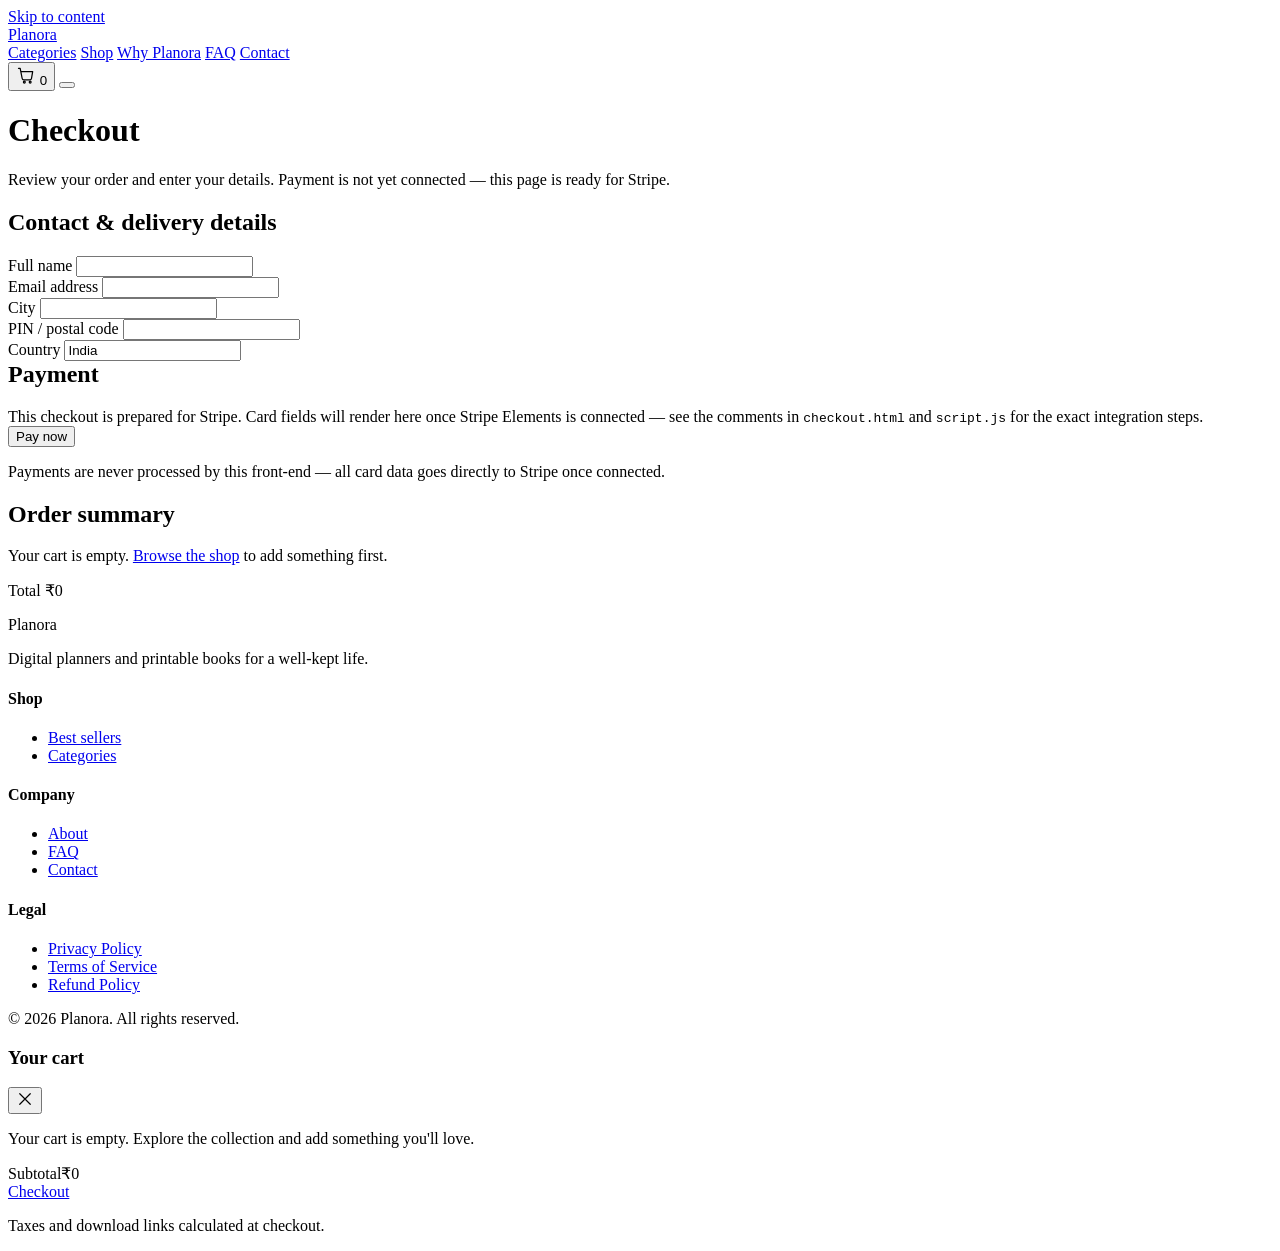
==== checkout.html @ 37793562 "Add files via upload" ====
<!DOCTYPE html>
<html lang="en">
<head>
  <meta charset="UTF-8">
  <meta name="viewport" content="width=device-width, initial-scale=1.0">
  <title>Checkout — Planora</title>
  <meta name="description" content="Complete your Planora order.">

  <link rel="preconnect" href="https://fonts.googleapis.com">
  <link rel="preconnect" href="https://fonts.gstatic.com" crossorigin>
  <link href="https://fonts.googleapis.com/css2?family=Fraunces:opsz,wght@9..144,400;9..144,500;9..144,600&family=Inter:wght@400;500;600&display=swap" rel="stylesheet">

  <link rel="stylesheet" href="style.css">

  <!--
    STRIPE INTEGRATION POINT
    Uncomment the line below once you have a Stripe account and a
    backend/serverless function ready to create PaymentIntents.
    <script src="https://js.stripe.com/v3/"></script>
  -->
</head>
<body>

  <a class="skip-link" href="#main">Skip to content</a>

  <header class="site-header" id="siteHeader">
    <div class="nav-wrap">
      <a href="index.html" class="logo">Planora</a>
      <nav class="nav-links" id="navLinks">
        <a href="index.html#categories">Categories</a>
        <a href="index.html#bestsellers">Shop</a>
        <a href="index.html#why">Why Planora</a>
        <a href="index.html#faq">FAQ</a>
        <a href="index.html#newsletter">Contact</a>
      </nav>
      <div class="nav-actions">
        <button class="cart-btn" id="cartBtn" aria-label="Open cart" aria-haspopup="true" aria-expanded="false">
          <svg width="20" height="20" viewBox="0 0 24 24" fill="none" stroke="currentColor" stroke-width="1.5">
            <path d="M3 4h2l2.4 12.2a2 2 0 0 0 2 1.6h7.2a2 2 0 0 0 2-1.6L20 8H6.2" stroke-linecap="round" stroke-linejoin="round"/>
            <circle cx="10" cy="20.5" r="1.1"/>
            <circle cx="17" cy="20.5" r="1.1"/>
          </svg>
          <span class="cart-count" id="cartCount">0</span>
        </button>
        <button class="menu-toggle" id="menuToggle" aria-label="Open menu" aria-expanded="false" aria-controls="navLinks">
          <span></span><span></span><span></span>
        </button>
      </div>
    </div>
  </header>

  <main id="main">
    <div class="page-hero">
      <h1>Checkout</h1>
      <p>Review your order and enter your details. Payment is not yet connected — this page is ready for Stripe.</p>
    </div>

    <form class="checkout" id="checkoutForm">
      <div class="checkout-form-card">
        <h2>Contact &amp; delivery details</h2>

        <div class="form-field">
          <label for="fullName">Full name</label>
          <input type="text" id="fullName" name="fullName" required>
        </div>
        <div class="form-field">
          <label for="email">Email address</label>
          <input type="email" id="email" name="email" required>
        </div>
        <div class="form-row">
          <div class="form-field">
            <label for="city">City</label>
            <input type="text" id="city" name="city" required>
          </div>
          <div class="form-field">
            <label for="postalCode">PIN / postal code</label>
            <input type="text" id="postalCode" name="postalCode" required>
          </div>
        </div>
        <div class="form-field">
          <label for="country">Country</label>
          <input type="text" id="country" name="country" value="India" required>
        </div>

        <h2 style="margin-top: var(--space-4);">Payment</h2>
        <div class="payment-block">
          This checkout is prepared for Stripe. Card fields will render here once Stripe Elements is connected — see the comments in <code>checkout.html</code> and <code>script.js</code> for the exact integration steps.
          <div id="stripe-payment-element" aria-hidden="true"></div>
        </div>

        <button type="submit" class="btn btn-primary pay-btn">Pay now</button>
        <p class="form-message" id="checkoutMessage" role="status" aria-live="polite"></p>
        <p class="secure-note">Payments are never processed by this front-end — all card data goes directly to Stripe once connected.</p>
      </div>

      <div class="checkout-summary">
        <h2>Order summary</h2>
        <div id="checkoutItems"><!-- injected by script.js --></div>
        <div class="checkout-total">
          <span>Total</span>
          <span id="checkoutTotal">₹0</span>
        </div>
      </div>
    </form>
  </main>

  <footer class="site-footer">
    <div class="footer-inner">
      <div class="footer-brand">
        <p class="footer-logo">Planora</p>
        <p class="footer-tagline">Digital planners and printable books for a well-kept life.</p>
      </div>
      <div class="footer-links">
        <div class="footer-col">
          <h4>Shop</h4>
          <ul>
            <li><a href="index.html#bestsellers">Best sellers</a></li>
            <li><a href="index.html#categories">Categories</a></li>
          </ul>
        </div>
        <div class="footer-col">
          <h4>Company</h4>
          <ul>
            <li><a href="index.html#why">About</a></li>
            <li><a href="index.html#faq">FAQ</a></li>
            <li><a href="index.html#newsletter">Contact</a></li>
          </ul>
        </div>
        <div class="footer-col">
          <h4>Legal</h4>
          <ul>
            <li><a href="privacy-policy.html">Privacy Policy</a></li>
            <li><a href="terms.html">Terms of Service</a></li>
            <li><a href="refund-policy.html">Refund Policy</a></li>
          </ul>
        </div>
      </div>
    </div>
    <div class="footer-bottom">
      <p>© 2026 Planora. All rights reserved.</p>
    </div>
  </footer>

  <div class="drawer-overlay" id="cartOverlay"></div>
  <aside class="cart-drawer" id="cartDrawer" aria-hidden="true" aria-label="Shopping cart">
    <div class="cart-drawer-head">
      <h3>Your cart</h3>
      <button class="drawer-close" id="cartClose" aria-label="Close cart">
        <svg width="18" height="18" viewBox="0 0 24 24" fill="none" stroke="currentColor" stroke-width="1.6"><path d="M5 5l14 14M19 5L5 19" stroke-linecap="round"/></svg>
      </button>
    </div>
    <div class="cart-items" id="cartItems"></div>
    <p class="cart-empty" id="cartEmpty">Your cart is empty. Explore the collection and add something you'll love.</p>
    <div class="cart-drawer-foot">
      <div class="cart-subtotal"><span>Subtotal</span><span id="cartSubtotal">₹0</span></div>
      <a href="checkout.html" class="btn btn-primary cart-checkout-btn" id="cartCheckoutBtn">Checkout</a>
      <p class="cart-note">Taxes and download links calculated at checkout.</p>
    </div>
  </aside>

  <div class="toast" id="toast"></div>

  <script src="script.js"></script>
</body>
</html>
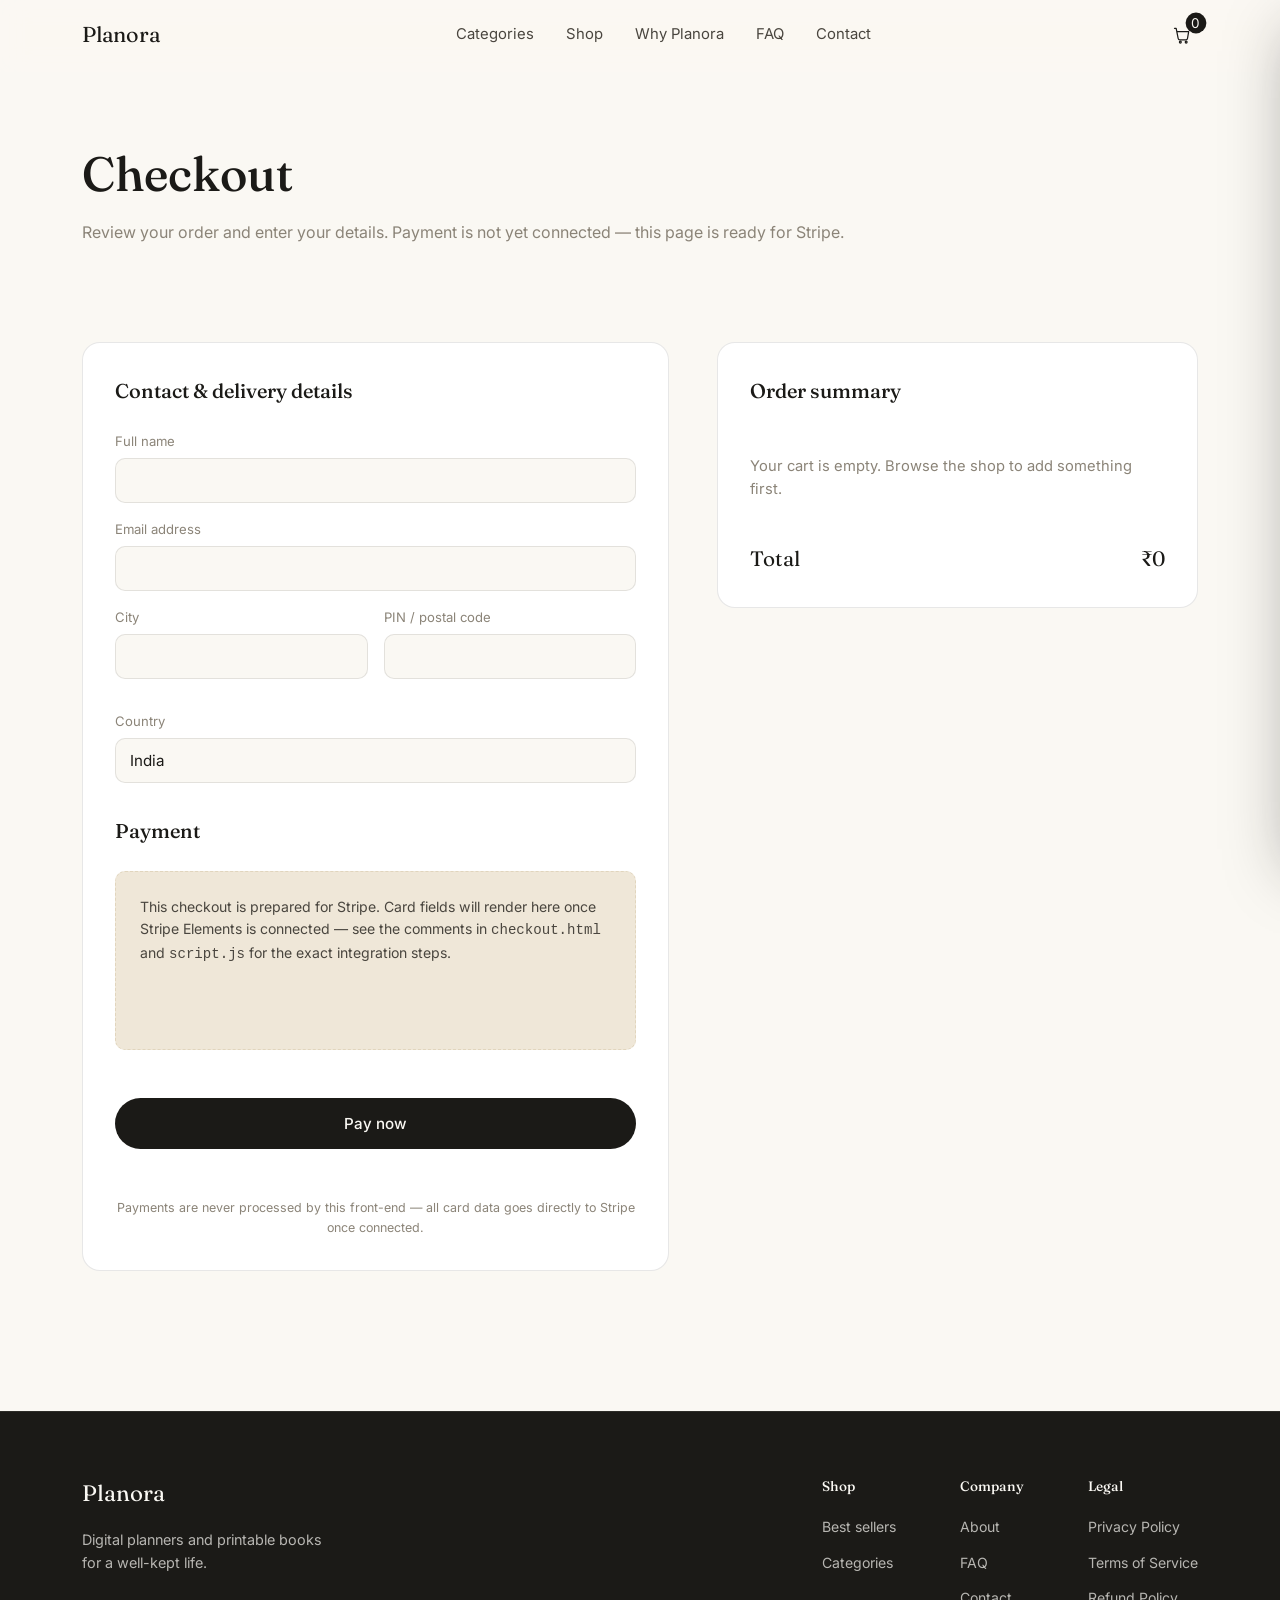
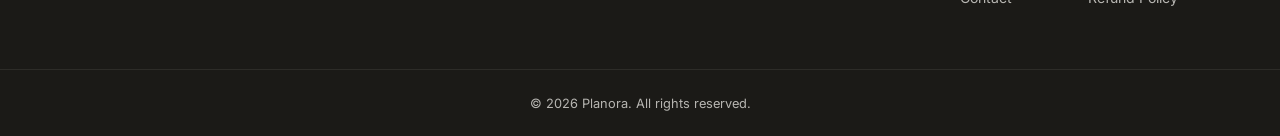
==== commit c6f6877f: "Add files via upload" ====
--- a/checkout.html
+++ b/checkout.html
@@ -31,7 +31,7 @@
         <a href="index.html#bestsellers">Shop</a>
         <a href="index.html#why">Why Planora</a>
         <a href="index.html#faq">FAQ</a>
-        <a href="index.html#newsletter">Contact</a>
+        <a href="index.html#contact">Contact</a>
       </nav>
       <div class="nav-actions">
         <button class="cart-btn" id="cartBtn" aria-label="Open cart" aria-haspopup="true" aria-expanded="false">
@@ -123,7 +123,7 @@
           <ul>
             <li><a href="index.html#why">About</a></li>
             <li><a href="index.html#faq">FAQ</a></li>
-            <li><a href="index.html#newsletter">Contact</a></li>
+            <li><a href="index.html#contact">Contact</a></li>
           </ul>
         </div>
         <div class="footer-col">
--- a/style.css
+++ b/style.css
@@ -0,0 +1,1325 @@
+/* =========================================================
+   PLANORA — Stylesheet
+   Design language: Apple x Notion x minimal Scandinavian.
+   Palette: black, off-white, soft beige. Generous spacing.
+   ========================================================= */
+
+/* ---------- 1. Design tokens ---------- */
+:root {
+  /* Color */
+  --ink: #1b1a17;        /* near-black, warm undertone */
+  --ink-soft: #4a463f;   /* secondary text on light bg */
+  --paper: #faf8f3;      /* off-white background */
+  --sand: #efe7d8;       /* soft beige surface */
+  --sand-deep: #e1d5bd;  /* deeper beige for borders/accents */
+  --stone: #8b8478;      /* muted taupe, tertiary text */
+  --line: rgba(27, 26, 23, 0.1);
+  --white: #ffffff;
+
+  /* Type */
+  --font-display: "Fraunces", Georgia, "Times New Roman", serif;
+  --font-body: "Inter", -apple-system, BlinkMacSystemFont, "Segoe UI", sans-serif;
+
+  /* Spacing scale (8px grid) */
+  --space-1: 8px;
+  --space-2: 16px;
+  --space-3: 24px;
+  --space-4: 32px;
+  --space-5: 48px;
+  --space-6: 64px;
+  --space-7: 96px;
+  --space-8: 140px;
+
+  /* Layout */
+  --max-width: 1180px;
+  --radius-sm: 10px;
+  --radius-md: 18px;
+  --radius-lg: 28px;
+  --shadow-card: 0 1px 2px rgba(27,26,23,0.04), 0 12px 32px -16px rgba(27,26,23,0.18);
+  --ease: cubic-bezier(0.22, 1, 0.36, 1);
+}
+
+/* ---------- 2. Reset ---------- */
+* { box-sizing: border-box; }
+html {
+  scroll-behavior: smooth;
+}
+body {
+  margin: 0;
+  background: var(--paper);
+  color: var(--ink);
+  font-family: var(--font-body);
+  font-size: 16px;
+  line-height: 1.6;
+  -webkit-font-smoothing: antialiased;
+}
+img { max-width: 100%; display: block; }
+ul { list-style: none; margin: 0; padding: 0; }
+a { color: inherit; text-decoration: none; }
+button { font-family: inherit; cursor: pointer; }
+h1, h2, h3, h4 { font-family: var(--font-display); font-weight: 500; margin: 0; }
+p { margin: 0; }
+
+.skip-link {
+  position: absolute;
+  left: -999px;
+  top: 0;
+  background: var(--ink);
+  color: var(--paper);
+  padding: 12px 20px;
+  z-index: 999;
+}
+.skip-link:focus { left: 12px; top: 12px; border-radius: var(--radius-sm); }
+
+:focus-visible {
+  outline: 2px solid var(--ink);
+  outline-offset: 3px;
+}
+
+/* ---------- 3. Layout helpers ---------- */
+section {
+  max-width: var(--max-width);
+  margin: 0 auto;
+  padding: var(--space-7) var(--space-4);
+  scroll-margin-top: 92px;
+}
+.section-head {
+  max-width: 560px;
+  margin-bottom: var(--space-5);
+}
+.section-head h2 {
+  font-size: clamp(1.9rem, 3vw, 2.6rem);
+  letter-spacing: -0.01em;
+  margin-bottom: var(--space-1);
+}
+.section-head p {
+  color: var(--stone);
+  font-size: 1.05rem;
+}
+
+/* ---------- 4. Buttons ---------- */
+.btn {
+  display: inline-flex;
+  align-items: center;
+  justify-content: center;
+  gap: 8px;
+  padding: 15px 30px;
+  border-radius: 100px;
+  font-size: 0.95rem;
+  font-weight: 500;
+  border: 1px solid transparent;
+  transition: transform 0.35s var(--ease), background 0.3s ease, color 0.3s ease, border-color 0.3s ease;
+  white-space: nowrap;
+}
+.btn-primary {
+  background: var(--ink);
+  color: var(--paper);
+}
+.btn-primary:hover { background: #2f2c26; transform: translateY(-2px); }
+.btn-secondary {
+  background: transparent;
+  color: var(--ink);
+  border-color: var(--line);
+}
+.btn-secondary:hover { border-color: var(--ink); transform: translateY(-2px); }
+.btn-buy {
+  background: transparent;
+  color: var(--ink);
+  border: 1px solid var(--ink);
+  padding: 10px 22px;
+  font-size: 0.85rem;
+}
+.btn-buy:hover { background: var(--ink); color: var(--paper); }
+.btn:active { transform: translateY(0); }
+
+/* ---------- 5. Header / Nav ---------- */
+.site-header {
+  position: sticky;
+  top: 0;
+  z-index: 100;
+  background: rgba(250, 248, 243, 0.82);
+  backdrop-filter: saturate(180%) blur(14px);
+  -webkit-backdrop-filter: saturate(180%) blur(14px);
+  border-bottom: 1px solid transparent;
+  transition: border-color 0.3s ease, box-shadow 0.3s ease;
+}
+.site-header.scrolled {
+  border-bottom-color: var(--line);
+  box-shadow: 0 1px 0 rgba(27,26,23,0.02);
+}
+.nav-wrap {
+  max-width: var(--max-width);
+  margin: 0 auto;
+  padding: 18px var(--space-4);
+  display: flex;
+  align-items: center;
+  justify-content: space-between;
+}
+.logo {
+  font-family: var(--font-display);
+  font-size: 1.35rem;
+  letter-spacing: -0.01em;
+}
+.nav-links {
+  display: flex;
+  gap: var(--space-4);
+}
+.nav-links a {
+  font-size: 0.93rem;
+  color: var(--ink-soft);
+  position: relative;
+  padding: 4px 0;
+  transition: color 0.25s ease;
+}
+.nav-links a:hover { color: var(--ink); }
+.nav-links a::after {
+  content: "";
+  position: absolute;
+  left: 0; right: 100%;
+  bottom: -2px;
+  height: 1px;
+  background: var(--ink);
+  transition: right 0.3s var(--ease);
+}
+.nav-links a:hover::after { right: 0; }
+
+.nav-actions {
+  display: flex;
+  align-items: center;
+  gap: var(--space-3);
+}
+.cart-btn {
+  position: relative;
+  background: none;
+  border: none;
+  color: var(--ink);
+  padding: 6px;
+  display: flex;
+}
+.cart-count {
+  position: absolute;
+  top: -4px;
+  right: -6px;
+  background: var(--ink);
+  color: var(--paper);
+  font-size: 0.65rem;
+  min-width: 16px;
+  height: 16px;
+  border-radius: 50%;
+  display: flex;
+  align-items: center;
+  justify-content: center;
+  transition: transform 0.25s var(--ease);
+}
+.cart-count.bump { transform: scale(1.3); }
+
+.menu-toggle {
+  display: none;
+  flex-direction: column;
+  gap: 5px;
+  background: none;
+  border: none;
+  padding: 6px;
+}
+.menu-toggle span {
+  width: 22px;
+  height: 1.5px;
+  background: var(--ink);
+  transition: transform 0.3s ease, opacity 0.3s ease;
+}
+.menu-toggle.open span:nth-child(1) { transform: translateY(6.5px) rotate(45deg); }
+.menu-toggle.open span:nth-child(2) { opacity: 0; }
+.menu-toggle.open span:nth-child(3) { transform: translateY(-6.5px) rotate(-45deg); }
+
+/* ---------- 6. Hero ---------- */
+.hero { padding-top: var(--space-7); }
+.hero-inner {
+  display: grid;
+  grid-template-columns: 1.1fr 0.9fr;
+  gap: var(--space-6);
+  align-items: center;
+}
+.hero-title {
+  font-size: clamp(2.8rem, 6vw, 4.6rem);
+  line-height: 1.05;
+  letter-spacing: -0.02em;
+  margin-bottom: var(--space-3);
+}
+.hero-subtitle {
+  max-width: 460px;
+  font-size: 1.1rem;
+  color: var(--ink-soft);
+  margin-bottom: var(--space-4);
+}
+.hero-actions {
+  display: flex;
+  gap: var(--space-2);
+  flex-wrap: wrap;
+}
+
+/* Hero visual — built as a small planner mockup, not a photo */
+.hero-visual {
+  position: relative;
+  height: 420px;
+}
+.mock-card {
+  position: absolute;
+  background: var(--white);
+  border-radius: var(--radius-md);
+  box-shadow: var(--shadow-card);
+  padding: var(--space-3);
+  border: 1px solid var(--line);
+}
+.mock-calendar {
+  width: 78%;
+  top: 0;
+  left: 0;
+  transform: rotate(-3deg);
+}
+.mock-checklist {
+  width: 62%;
+  bottom: 0;
+  right: 0;
+  transform: rotate(3deg);
+  background: var(--sand);
+}
+.mock-card-head {
+  display: flex;
+  justify-content: space-between;
+  align-items: center;
+  font-family: var(--font-display);
+  font-size: 1rem;
+  margin-bottom: var(--space-2);
+  color: var(--ink);
+}
+.mock-dot {
+  width: 8px; height: 8px;
+  border-radius: 50%;
+  background: var(--sand-deep);
+}
+.mock-grid {
+  display: grid;
+  grid-template-columns: repeat(7, 1fr);
+  gap: 6px;
+}
+.mock-grid span {
+  aspect-ratio: 1;
+  border-radius: 4px;
+  background: var(--sand);
+}
+.mock-grid span.filled { background: var(--ink); }
+.mock-grid span.filled.soft { background: var(--sand-deep); }
+.mock-list li {
+  display: flex;
+  align-items: center;
+  gap: 10px;
+  font-size: 0.88rem;
+  padding: 6px 0;
+  color: var(--ink-soft);
+}
+.mock-check {
+  width: 15px; height: 15px;
+  border-radius: 5px;
+  border: 1.5px solid var(--stone);
+  flex-shrink: 0;
+}
+.mock-check.checked {
+  background: var(--ink);
+  border-color: var(--ink);
+}
+
+/* ---------- 7. Featured categories ---------- */
+.category-grid {
+  display: grid;
+  grid-template-columns: repeat(3, 1fr);
+  gap: var(--space-3);
+}
+.category-card {
+  background: var(--white);
+  border: 1px solid var(--line);
+  border-radius: var(--radius-md);
+  padding: var(--space-2);
+  transition: transform 0.4s var(--ease), box-shadow 0.4s var(--ease);
+}
+.category-card:hover {
+  transform: translateY(-6px);
+  box-shadow: var(--shadow-card);
+}
+.category-image {
+  aspect-ratio: 4 / 3;
+  border-radius: var(--radius-sm);
+  background: linear-gradient(160deg, var(--tint, var(--sand)) 0%, var(--white) 100%);
+  display: flex;
+  align-items: center;
+  justify-content: center;
+  margin-bottom: var(--space-2);
+  overflow: hidden;
+  position: relative;
+}
+.category-image::before {
+  content: "";
+  position: absolute;
+  inset: 0;
+  background-image:
+    linear-gradient(var(--line) 1px, transparent 1px),
+    linear-gradient(90deg, var(--line) 1px, transparent 1px);
+  background-size: 24px 24px;
+  opacity: 0.5;
+}
+.placeholder-label {
+  position: relative;
+  z-index: 1;
+  font-size: 0.78rem;
+  text-align: center;
+  color: var(--stone);
+  line-height: 1.4;
+  padding: 0 var(--space-2);
+}
+.category-card h3 {
+  font-size: 1.15rem;
+  margin-bottom: 6px;
+}
+.category-card p {
+  color: var(--stone);
+  font-size: 0.92rem;
+}
+
+/* ---------- 8. Best sellers ---------- */
+.product-grid {
+  display: grid;
+  grid-template-columns: repeat(3, 1fr);
+  gap: var(--space-3);
+}
+.product-card {
+  background: var(--white);
+  border: 1px solid var(--line);
+  border-radius: var(--radius-md);
+  overflow: hidden;
+  transition: transform 0.4s var(--ease), box-shadow 0.4s var(--ease);
+  display: flex;
+  flex-direction: column;
+}
+.product-card:hover {
+  transform: translateY(-6px);
+  box-shadow: var(--shadow-card);
+}
+.product-image {
+  aspect-ratio: 4 / 3;
+  background: var(--sand);
+  display: flex;
+  align-items: center;
+  justify-content: center;
+  position: relative;
+}
+.product-image::before {
+  content: "";
+  position: absolute;
+  inset: var(--space-2);
+  border: 1px dashed var(--sand-deep);
+  border-radius: var(--radius-sm);
+}
+.product-body {
+  padding: var(--space-2) var(--space-3) var(--space-3);
+  display: flex;
+  flex-direction: column;
+  flex: 1;
+}
+.product-card h3 {
+  font-size: 1.1rem;
+  margin-bottom: 6px;
+}
+.product-card p {
+  color: var(--stone);
+  font-size: 0.9rem;
+  flex: 1;
+}
+.product-foot {
+  display: flex;
+  align-items: center;
+  justify-content: space-between;
+  margin-top: var(--space-2);
+}
+.price {
+  font-family: var(--font-display);
+  font-size: 1.15rem;
+}
+
+/* ---------- 9. Why Planora ---------- */
+.why-grid {
+  display: grid;
+  grid-template-columns: repeat(3, 1fr);
+  gap: var(--space-4);
+}
+.why-item {
+  padding: var(--space-3);
+  border-top: 1px solid var(--line);
+}
+.why-icon {
+  display: inline-flex;
+  color: var(--ink);
+  margin-bottom: var(--space-2);
+}
+.why-item h3 {
+  font-size: 1.15rem;
+  margin-bottom: 8px;
+}
+.why-item p {
+  color: var(--stone);
+  font-size: 0.95rem;
+}
+
+/* ---------- 10. Testimonials ---------- */
+.testimonial-grid {
+  display: grid;
+  grid-template-columns: repeat(3, 1fr);
+  gap: var(--space-3);
+}
+.testimonial-card {
+  background: var(--sand);
+  border-radius: var(--radius-md);
+  padding: var(--space-4) var(--space-3);
+  margin: 0;
+}
+.testimonial-card p {
+  font-family: var(--font-display);
+  font-size: 1.15rem;
+  line-height: 1.5;
+  color: var(--ink);
+  margin-bottom: var(--space-3);
+}
+.testimonial-card footer {
+  display: flex;
+  flex-direction: column;
+  font-size: 0.85rem;
+}
+.t-name { font-weight: 500; color: var(--ink); }
+.t-role { color: var(--stone); }
+
+/* Honest placeholder shown until real reviews are collected —
+   spans the grid so it doesn't look like an empty slot. */
+.testimonial-placeholder {
+  grid-column: 1 / -1;
+  background: var(--sand);
+  border-radius: var(--radius-md);
+  padding: var(--space-5) var(--space-4);
+  text-align: center;
+}
+.testimonial-placeholder p {
+  max-width: 480px;
+  margin: 0 auto;
+  color: var(--ink-soft);
+  font-size: 1rem;
+  line-height: 1.6;
+}
+
+/* ---------- 11. Newsletter ---------- */
+.newsletter {
+  max-width: none;
+  background: var(--ink);
+  color: var(--paper);
+  padding: var(--space-7) var(--space-4);
+}
+.newsletter-inner {
+  max-width: 560px;
+  margin: 0 auto;
+  text-align: center;
+}
+.newsletter-inner h2 {
+  color: var(--paper);
+  font-size: clamp(1.8rem, 3vw, 2.4rem);
+  margin-bottom: var(--space-1);
+}
+.newsletter-inner p {
+  color: rgba(250,248,243,0.65);
+  margin-bottom: var(--space-3);
+}
+.newsletter-form {
+  display: flex;
+  gap: 10px;
+  justify-content: center;
+  flex-wrap: wrap;
+}
+.newsletter-input {
+  flex: 1;
+  min-width: 240px;
+  max-width: 320px;
+  padding: 15px 20px;
+  border-radius: 100px;
+  border: 1px solid rgba(250,248,243,0.25);
+  background: rgba(250,248,243,0.06);
+  color: var(--paper);
+  font-size: 0.95rem;
+}
+.newsletter-input::placeholder { color: rgba(250,248,243,0.45); }
+.newsletter-input:focus { outline: none; border-color: var(--paper); }
+.newsletter-form .btn-primary {
+  background: var(--paper);
+  color: var(--ink);
+}
+.newsletter-form .btn-primary:hover { background: var(--sand); }
+.form-message {
+  margin-top: var(--space-2);
+  font-size: 0.88rem;
+  min-height: 1.2em;
+  color: rgba(250,248,243,0.85);
+}
+.form-message.error { color: #e8a19a; }
+
+/* ---------- 11.5 Contact ---------- */
+.contact-inner {
+  max-width: 480px;
+  margin: 0 auto;
+  text-align: center;
+}
+.contact-inner h2 {
+  font-size: clamp(1.8rem, 3vw, 2.4rem);
+  margin-bottom: var(--space-4);
+}
+.contact-email-btn {
+  display: inline-flex;
+}
+.contact-note {
+  margin-top: var(--space-2);
+  color: var(--stone);
+  font-size: 0.92rem;
+}
+
+/* ---------- 12. Footer ---------- */
+.site-footer {
+  background: var(--ink);
+  color: rgba(250,248,243,0.7);
+  border-top: 1px solid rgba(250,248,243,0.08);
+}
+.footer-inner {
+  max-width: var(--max-width);
+  margin: 0 auto;
+  padding: var(--space-6) var(--space-4) var(--space-5);
+  display: flex;
+  justify-content: space-between;
+  gap: var(--space-5);
+  flex-wrap: wrap;
+}
+.footer-logo {
+  font-family: var(--font-display);
+  font-size: 1.4rem;
+  color: var(--paper);
+  margin-bottom: var(--space-2);
+}
+.footer-tagline {
+  max-width: 260px;
+  font-size: 0.9rem;
+}
+.footer-links {
+  display: flex;
+  gap: var(--space-6);
+}
+.footer-col h4 {
+  color: var(--paper);
+  font-size: 0.85rem;
+  font-weight: 500;
+  margin-bottom: var(--space-2);
+}
+.footer-col li { margin-bottom: 10px; }
+.footer-col a { font-size: 0.88rem; transition: color 0.25s ease; }
+.footer-col a:hover { color: var(--paper); }
+.footer-bottom {
+  border-top: 1px solid rgba(250,248,243,0.08);
+  text-align: center;
+  padding: var(--space-3);
+  font-size: 0.8rem;
+}
+
+/* ---------- 13. Scroll reveal ---------- */
+.reveal {
+  opacity: 0;
+  transform: translateY(24px);
+  transition: opacity 0.7s var(--ease), transform 0.7s var(--ease);
+}
+.reveal.in-view {
+  opacity: 1;
+  transform: translateY(0);
+}
+
+/* ---------- 14. Toast ---------- */
+.toast {
+  position: fixed;
+  bottom: 28px;
+  left: 50%;
+  transform: translateX(-50%) translateY(20px);
+  background: var(--ink);
+  color: var(--paper);
+  padding: 14px 24px;
+  border-radius: 100px;
+  font-size: 0.9rem;
+  opacity: 0;
+  pointer-events: none;
+  transition: opacity 0.35s ease, transform 0.35s ease;
+  z-index: 200;
+  box-shadow: var(--shadow-card);
+}
+.toast.show {
+  opacity: 1;
+  transform: translateX(-50%) translateY(0);
+}
+
+/* ---------- 15. Reduced motion ---------- */
+@media (prefers-reduced-motion: reduce) {
+  html { scroll-behavior: auto; }
+  .reveal { opacity: 1; transform: none; transition: none; }
+  * { animation-duration: 0.01ms !important; transition-duration: 0.01ms !important; }
+}
+
+/* ---------- 16. Responsive ---------- */
+@media (max-width: 980px) {
+  .hero-inner { grid-template-columns: 1fr; }
+  .hero-visual { height: 340px; margin-top: var(--space-3); }
+  .category-grid, .product-grid, .why-grid, .testimonial-grid {
+    grid-template-columns: repeat(2, 1fr);
+  }
+}
+
+@media (max-width: 720px) {
+  section { padding: var(--space-6) var(--space-3); }
+
+  .nav-links {
+    position: fixed;
+    top: 68px;
+    left: 0;
+    right: 0;
+    background: var(--paper);
+    flex-direction: column;
+    padding: var(--space-3);
+    gap: var(--space-2);
+    border-bottom: 1px solid var(--line);
+    transform: translateY(-130%);
+    transition: transform 0.35s var(--ease);
+  }
+  .nav-links.open { transform: translateY(0); }
+  .menu-toggle { display: flex; }
+
+  .category-grid, .product-grid, .why-grid, .testimonial-grid {
+    grid-template-columns: 1fr;
+  }
+  .footer-inner { flex-direction: column; gap: var(--space-4); }
+  .footer-links { gap: var(--space-4); flex-wrap: wrap; }
+  .hero-actions { flex-direction: column; align-items: stretch; }
+  .hero-actions .btn { text-align: center; }
+}
+
+/* =========================================================
+   17. NEW FUNCTIONALITY — added on top of the original design.
+   Same tokens (--ink, --paper, --sand, --stone, --radius-*,
+   --shadow-card, --space-*, --ease) so nothing here introduces
+   a new visual language — only new interactive components.
+   ========================================================= */
+
+/* ---------- 17.1 Shared overlay for drawer + modal ---------- */
+.drawer-overlay {
+  position: fixed;
+  inset: 0;
+  background: rgba(27, 26, 23, 0.4);
+  backdrop-filter: blur(2px);
+  opacity: 0;
+  pointer-events: none;
+  transition: opacity 0.35s var(--ease);
+  z-index: 300;
+}
+.drawer-overlay.show {
+  opacity: 1;
+  pointer-events: auto;
+}
+body.no-scroll { overflow: hidden; }
+
+/* ---------- 17.2 Slide-out cart drawer ---------- */
+.cart-drawer {
+  position: fixed;
+  top: 0;
+  right: 0;
+  bottom: 0;
+  width: min(420px, 92vw);
+  background: var(--paper);
+  border-left: 1px solid var(--line);
+  z-index: 301;
+  display: flex;
+  flex-direction: column;
+  transform: translateX(100%);
+  transition: transform 0.45s var(--ease);
+  box-shadow: -20px 0 60px -30px rgba(27,26,23,0.35);
+}
+.cart-drawer.open { transform: translateX(0); }
+
+.cart-drawer-head {
+  display: flex;
+  align-items: center;
+  justify-content: space-between;
+  padding: var(--space-3) var(--space-3) var(--space-2);
+  border-bottom: 1px solid var(--line);
+}
+.cart-drawer-head h3 {
+  font-size: 1.3rem;
+}
+.drawer-close {
+  background: none;
+  border: none;
+  color: var(--ink);
+  padding: 8px;
+  border-radius: 50%;
+  display: flex;
+  transition: background 0.25s ease;
+}
+.drawer-close:hover { background: var(--sand); }
+
+.cart-items {
+  flex: 1;
+  overflow-y: auto;
+  padding: var(--space-2) var(--space-3);
+  display: flex;
+  flex-direction: column;
+  gap: var(--space-2);
+}
+.cart-line {
+  display: grid;
+  grid-template-columns: 64px 1fr auto;
+  gap: var(--space-2);
+  align-items: center;
+  padding-bottom: var(--space-2);
+  border-bottom: 1px solid var(--line);
+}
+.cart-line-thumb {
+  width: 64px;
+  height: 64px;
+  border-radius: var(--radius-sm);
+  background: var(--sand);
+  display: flex;
+  align-items: center;
+  justify-content: center;
+  font-family: var(--font-display);
+  font-size: 0.75rem;
+  color: var(--stone);
+  text-align: center;
+  line-height: 1.2;
+  flex-shrink: 0;
+}
+.cart-line-name {
+  font-size: 0.95rem;
+  margin-bottom: 4px;
+}
+.cart-line-price {
+  color: var(--stone);
+  font-size: 0.85rem;
+}
+.cart-line-qty {
+  display: flex;
+  align-items: center;
+  gap: 8px;
+  margin-top: 8px;
+}
+.qty-btn {
+  width: 22px;
+  height: 22px;
+  border-radius: 50%;
+  border: 1px solid var(--line);
+  background: var(--white);
+  display: flex;
+  align-items: center;
+  justify-content: center;
+  font-size: 0.9rem;
+  line-height: 1;
+  color: var(--ink);
+}
+.qty-btn:hover { border-color: var(--ink); }
+.cart-line-remove {
+  justify-self: end;
+  align-self: start;
+  background: none;
+  border: none;
+  color: var(--stone);
+  font-size: 0.78rem;
+  text-decoration: underline;
+  text-underline-offset: 3px;
+}
+.cart-line-remove:hover { color: var(--ink); }
+
+.cart-empty {
+  padding: var(--space-5) var(--space-3);
+  text-align: center;
+  color: var(--stone);
+  font-size: 0.92rem;
+  display: none;
+}
+.cart-drawer.is-empty .cart-empty { display: block; }
+
+.cart-drawer-foot {
+  border-top: 1px solid var(--line);
+  padding: var(--space-3);
+}
+.cart-subtotal {
+  display: flex;
+  justify-content: space-between;
+  font-family: var(--font-display);
+  font-size: 1.15rem;
+  margin-bottom: var(--space-2);
+}
+.cart-checkout-btn {
+  width: 100%;
+  text-align: center;
+}
+.cart-note {
+  color: var(--stone);
+  font-size: 0.78rem;
+  text-align: center;
+  margin-top: 10px;
+}
+
+/* ---------- 17.3 Favorites heart ---------- */
+.product-image { position: relative; }
+.fav-btn {
+  position: absolute;
+  top: 12px;
+  right: 12px;
+  width: 34px;
+  height: 34px;
+  border-radius: 50%;
+  background: rgba(250, 248, 243, 0.9);
+  border: 1px solid var(--line);
+  display: flex;
+  align-items: center;
+  justify-content: center;
+  color: var(--ink);
+  transition: transform 0.25s var(--ease), background 0.25s ease;
+  z-index: 2;
+}
+.fav-btn svg { width: 16px; height: 16px; transition: fill 0.25s ease; }
+.fav-btn:hover { transform: scale(1.08); }
+.fav-btn.active svg { fill: var(--ink); }
+.fav-btn.bump { animation: favBump 0.35s var(--ease); }
+@keyframes favBump {
+  0% { transform: scale(1); }
+  40% { transform: scale(1.25); }
+  100% { transform: scale(1); }
+}
+
+.modal-fav-btn {
+  position: static;
+  width: 48px;
+  height: 48px;
+  background: var(--sand);
+  border-color: var(--sand-deep);
+}
+
+/* ---------- 17.4 Shop controls: filter pills + search ---------- */
+.shop-controls {
+  display: flex;
+  flex-wrap: wrap;
+  align-items: center;
+  justify-content: space-between;
+  gap: var(--space-2);
+  margin-bottom: var(--space-4);
+}
+.filter-pills {
+  display: flex;
+  gap: 8px;
+  flex-wrap: wrap;
+}
+.filter-pill {
+  background: var(--white);
+  border: 1px solid var(--line);
+  color: var(--ink-soft);
+  padding: 9px 18px;
+  border-radius: 100px;
+  font-size: 0.85rem;
+  transition: background 0.25s ease, color 0.25s ease, border-color 0.25s ease;
+}
+.filter-pill:hover { border-color: var(--ink); color: var(--ink); }
+.filter-pill.active {
+  background: var(--ink);
+  border-color: var(--ink);
+  color: var(--paper);
+}
+.search-wrap {
+  display: flex;
+  align-items: center;
+  gap: 8px;
+  background: var(--white);
+  border: 1px solid var(--line);
+  border-radius: 100px;
+  padding: 9px 16px;
+  min-width: 220px;
+  color: var(--stone);
+}
+.search-input {
+  border: none;
+  background: none;
+  outline: none;
+  font-family: var(--font-body);
+  font-size: 0.88rem;
+  color: var(--ink);
+  width: 100%;
+}
+.search-input::placeholder { color: var(--stone); }
+.search-input::-webkit-search-cancel-button { display: none; }
+
+.product-card { cursor: pointer; }
+.product-card.is-hidden { display: none; }
+.empty-state {
+  color: var(--stone);
+  font-size: 0.95rem;
+  padding: var(--space-4) 0;
+  text-align: center;
+}
+
+/* ---------- 17.5 Product detail modal ---------- */
+.product-modal {
+  position: fixed;
+  top: 50%;
+  left: 50%;
+  transform: translate(-50%, -48%);
+  width: min(880px, 92vw);
+  max-height: 88vh;
+  overflow-y: auto;
+  background: var(--paper);
+  border-radius: var(--radius-lg);
+  box-shadow: var(--shadow-card);
+  z-index: 302;
+  opacity: 0;
+  pointer-events: none;
+  transition: opacity 0.35s var(--ease), transform 0.35s var(--ease);
+  padding: var(--space-4);
+}
+.product-modal.open {
+  opacity: 1;
+  pointer-events: auto;
+  transform: translate(-50%, -50%);
+}
+.modal-close {
+  position: absolute;
+  top: var(--space-2);
+  right: var(--space-2);
+  z-index: 2;
+  background: var(--white);
+  border: 1px solid var(--line);
+}
+.modal-grid {
+  display: grid;
+  grid-template-columns: 1.1fr 1fr;
+  gap: var(--space-4);
+  align-items: start;
+}
+.modal-gallery { }
+.gallery-viewport {
+  aspect-ratio: 4 / 3;
+  border-radius: var(--radius-md);
+  background: var(--sand);
+  position: relative;
+  overflow: hidden;
+  border: 1px solid var(--line);
+}
+.gallery-page {
+  position: absolute;
+  inset: 0;
+  display: flex;
+  align-items: center;
+  justify-content: center;
+  flex-direction: column;
+  gap: 6px;
+  opacity: 0;
+  transition: opacity 0.3s ease;
+  font-family: var(--font-display);
+  color: var(--stone);
+  text-align: center;
+  padding: var(--space-3);
+}
+.gallery-page.active { opacity: 1; }
+.gallery-page .page-lines {
+  display: flex;
+  flex-direction: column;
+  gap: 6px;
+  margin-top: 10px;
+  width: 60%;
+}
+.gallery-page .page-lines span {
+  height: 4px;
+  border-radius: 2px;
+  background: var(--sand-deep);
+}
+.gallery-page .page-lines span:nth-child(2) { width: 80%; }
+.gallery-page .page-lines span:nth-child(3) { width: 55%; }
+.gallery-controls {
+  display: flex;
+  align-items: center;
+  justify-content: center;
+  gap: var(--space-2);
+  margin-top: var(--space-2);
+}
+.gallery-nav {
+  width: 32px;
+  height: 32px;
+  border-radius: 50%;
+  border: 1px solid var(--line);
+  background: var(--white);
+  display: flex;
+  align-items: center;
+  justify-content: center;
+  color: var(--ink);
+}
+.gallery-nav:hover { border-color: var(--ink); }
+.gallery-dots {
+  display: flex;
+  gap: 6px;
+}
+.gallery-dots span {
+  width: 6px;
+  height: 6px;
+  border-radius: 50%;
+  background: var(--sand-deep);
+  transition: background 0.25s ease, transform 0.25s ease;
+}
+.gallery-dots span.active {
+  background: var(--ink);
+  transform: scale(1.2);
+}
+.gallery-caption {
+  text-align: center;
+  color: var(--stone);
+  font-size: 0.82rem;
+  margin-top: var(--space-1);
+}
+
+.modal-info h3 {
+  font-size: 1.7rem;
+  margin-bottom: var(--space-1);
+}
+.modal-description {
+  color: var(--ink-soft);
+  margin-bottom: var(--space-2);
+}
+.modal-price {
+  font-family: var(--font-display);
+  font-size: 1.6rem;
+  margin-bottom: var(--space-3);
+}
+.modal-actions {
+  display: flex;
+  gap: var(--space-2);
+  margin-bottom: var(--space-3);
+}
+.modal-actions .btn-primary { flex: 1; }
+.modal-meta {
+  border-top: 1px solid var(--line);
+  padding-top: var(--space-2);
+}
+.modal-meta li {
+  font-size: 0.88rem;
+  color: var(--stone);
+  padding: 4px 0;
+  padding-left: 18px;
+  position: relative;
+}
+.modal-meta li::before {
+  content: "";
+  position: absolute;
+  left: 0;
+  top: 12px;
+  width: 6px;
+  height: 6px;
+  border-radius: 50%;
+  background: var(--sand-deep);
+}
+
+/* ---------- 17.6 FAQ accordion ---------- */
+.faq-list {
+  max-width: 720px;
+}
+.faq-item {
+  border-top: 1px solid var(--line);
+}
+.faq-item:last-child { border-bottom: 1px solid var(--line); }
+.faq-question {
+  width: 100%;
+  background: none;
+  border: none;
+  display: flex;
+  align-items: center;
+  justify-content: space-between;
+  gap: var(--space-2);
+  padding: var(--space-3) 4px;
+  text-align: left;
+  font-family: var(--font-display);
+  font-size: 1.08rem;
+  color: var(--ink);
+}
+.faq-icon {
+  position: relative;
+  width: 16px;
+  height: 16px;
+  flex-shrink: 0;
+}
+.faq-icon::before, .faq-icon::after {
+  content: "";
+  position: absolute;
+  background: var(--ink);
+  transition: transform 0.3s var(--ease);
+}
+.faq-icon::before { top: 7px; left: 0; width: 16px; height: 1.4px; }
+.faq-icon::after { top: 0; left: 7px; width: 1.4px; height: 16px; }
+.faq-question[aria-expanded="true"] .faq-icon::after { transform: rotate(90deg); }
+
+.faq-answer {
+  display: grid;
+  grid-template-rows: 0fr;
+  transition: grid-template-rows 0.4s var(--ease);
+}
+.faq-answer p {
+  overflow: hidden;
+  color: var(--stone);
+  font-size: 0.95rem;
+  padding-right: var(--space-5);
+}
+.faq-item.open .faq-answer {
+  grid-template-rows: 1fr;
+}
+.faq-item.open .faq-answer p {
+  padding-bottom: var(--space-3);
+}
+/* grid-template-rows animation needs a min-height:0 child wrapper */
+.faq-answer { min-height: 0; }
+.faq-answer > p { min-height: 0; }
+
+/* ---------- 17.7 Legal / checkout pages (shared chrome) ---------- */
+.page-hero {
+  padding: var(--space-6) var(--space-4) var(--space-4);
+  max-width: var(--max-width);
+  margin: 0 auto;
+}
+.page-hero h1 {
+  font-size: clamp(2.2rem, 4vw, 3rem);
+  margin-bottom: var(--space-1);
+}
+.page-hero p { color: var(--stone); }
+.legal-content {
+  max-width: 720px;
+  margin: 0 auto;
+  padding: 0 var(--space-4) var(--space-7);
+}
+.legal-content h2 {
+  font-size: 1.3rem;
+  margin-top: var(--space-4);
+  margin-bottom: var(--space-1);
+}
+.legal-content p, .legal-content li {
+  color: var(--ink-soft);
+  font-size: 0.98rem;
+  margin-bottom: var(--space-2);
+}
+.legal-content ul { padding-left: 1.2em; list-style: disc; }
+.legal-note {
+  background: var(--sand);
+  border-radius: var(--radius-md);
+  padding: var(--space-3);
+  font-size: 0.88rem;
+  color: var(--ink-soft);
+  margin-bottom: var(--space-4);
+}
+
+/* Checkout layout */
+.checkout {
+  max-width: var(--max-width);
+  margin: 0 auto;
+  padding: var(--space-6) var(--space-4) var(--space-8);
+  display: grid;
+  grid-template-columns: 1.1fr 0.9fr;
+  gap: var(--space-5);
+  align-items: start;
+}
+.checkout-form-card, .checkout-summary {
+  background: var(--white);
+  border: 1px solid var(--line);
+  border-radius: var(--radius-md);
+  padding: var(--space-4);
+}
+.checkout-form-card h2, .checkout-summary h2 {
+  font-size: 1.25rem;
+  margin-bottom: var(--space-3);
+}
+.form-row {
+  display: grid;
+  grid-template-columns: 1fr 1fr;
+  gap: var(--space-2);
+  margin-bottom: var(--space-2);
+}
+.form-field { margin-bottom: var(--space-2); }
+.form-field label {
+  display: block;
+  font-size: 0.82rem;
+  color: var(--stone);
+  margin-bottom: 6px;
+}
+.form-field input {
+  width: 100%;
+  padding: 12px 14px;
+  border-radius: var(--radius-sm);
+  border: 1px solid var(--line);
+  background: var(--paper);
+  font-family: var(--font-body);
+  font-size: 0.95rem;
+  color: var(--ink);
+}
+.form-field input:focus { outline: none; border-color: var(--ink); }
+
+.payment-block {
+  border: 1px dashed var(--sand-deep);
+  border-radius: var(--radius-sm);
+  padding: var(--space-3);
+  margin: var(--space-3) 0;
+  background: var(--sand);
+  color: var(--ink-soft);
+  font-size: 0.88rem;
+}
+/*
+  STRIPE INTEGRATION POINT
+  ------------------------
+  This #stripe-payment-element div is where Stripe Elements should mount.
+  See script.js for the corresponding integration comment.
+*/
+#stripe-payment-element {
+  min-height: 44px;
+  margin-top: var(--space-2);
+}
+
+.checkout-line {
+  display: flex;
+  justify-content: space-between;
+  font-size: 0.92rem;
+  padding: 8px 0;
+  border-bottom: 1px solid var(--line);
+  color: var(--ink-soft);
+}
+.checkout-total {
+  display: flex;
+  justify-content: space-between;
+  font-family: var(--font-display);
+  font-size: 1.3rem;
+  padding-top: var(--space-2);
+}
+.checkout-empty {
+  color: var(--stone);
+  font-size: 0.92rem;
+  padding: var(--space-3) 0;
+}
+.pay-btn { width: 100%; margin-top: var(--space-3); }
+.secure-note {
+  font-size: 0.78rem;
+  color: var(--stone);
+  text-align: center;
+  margin-top: var(--space-2);
+}
+
+@media (max-width: 900px) {
+  .modal-grid { grid-template-columns: 1fr; }
+  .checkout { grid-template-columns: 1fr; }
+}
+@media (max-width: 600px) {
+  .form-row { grid-template-columns: 1fr; }
+  .shop-controls { flex-direction: column; align-items: stretch; }
+  .search-wrap { min-width: 0; }
+}
